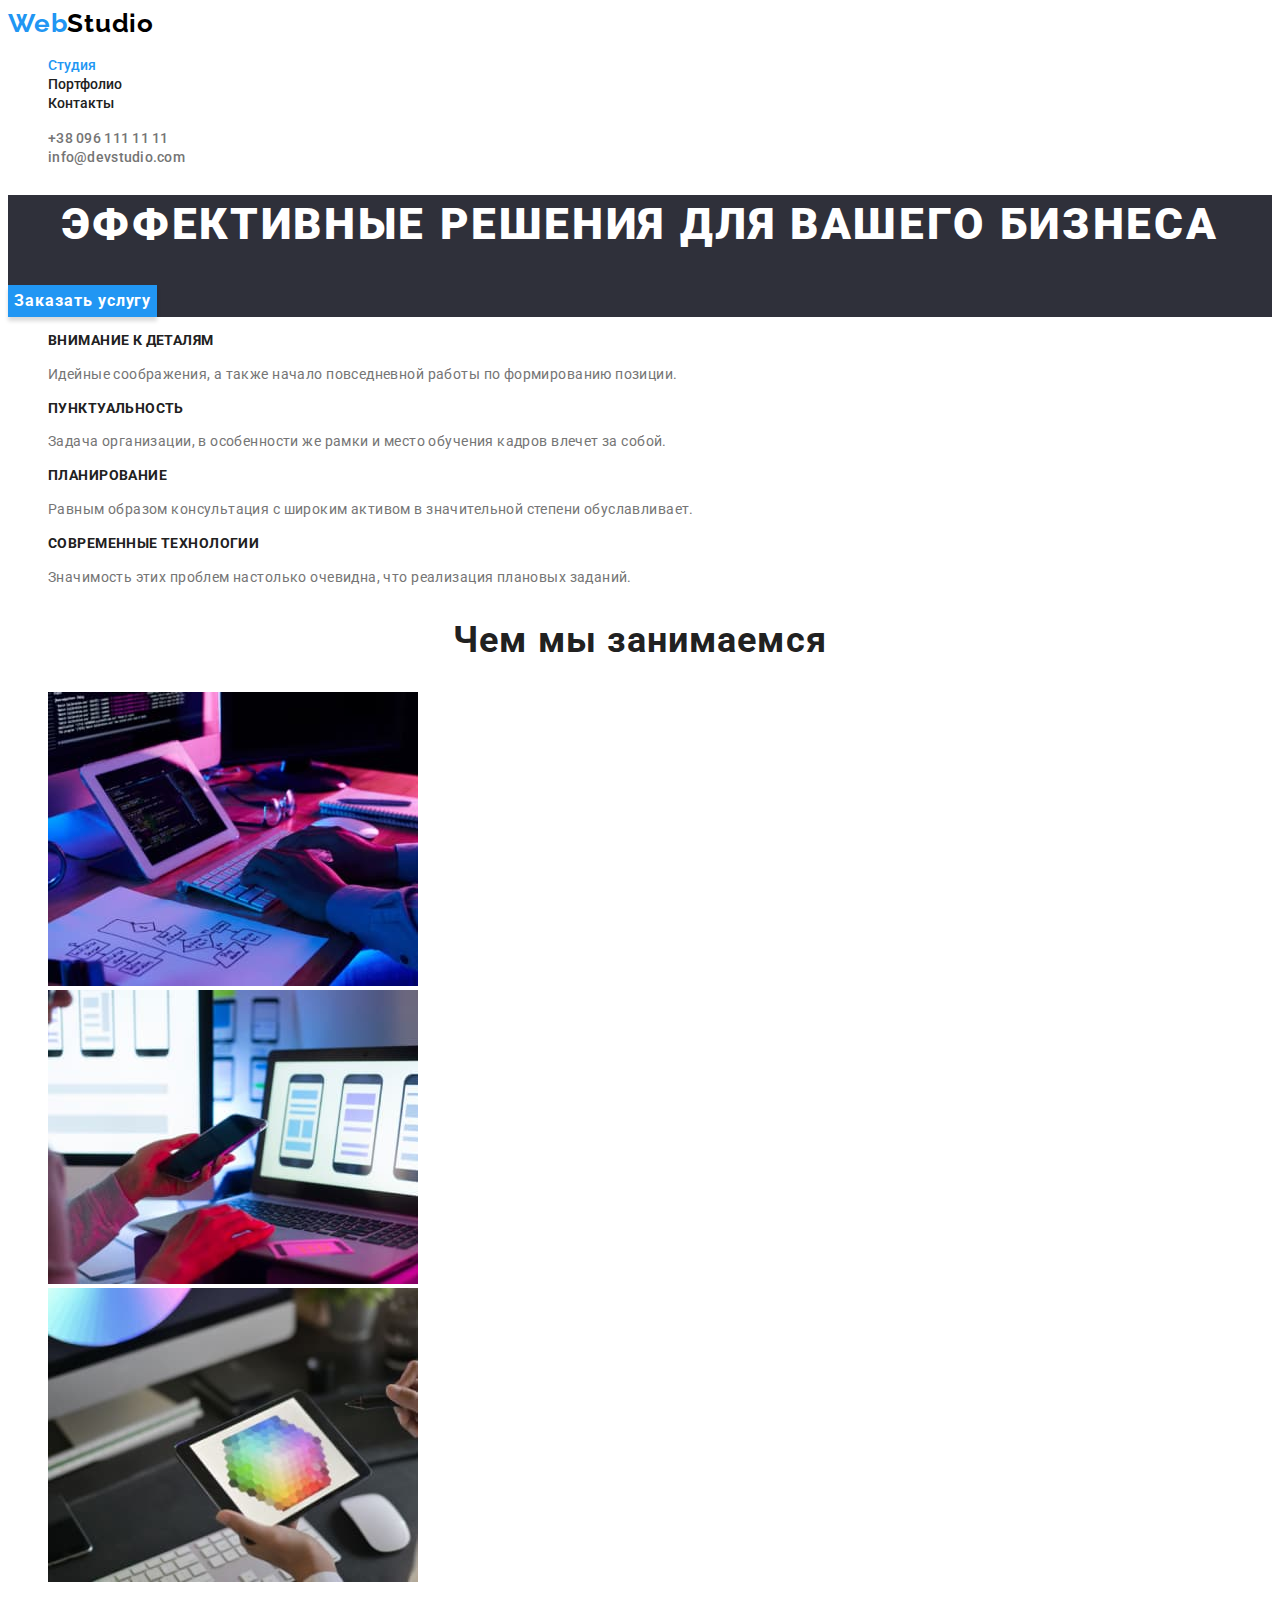
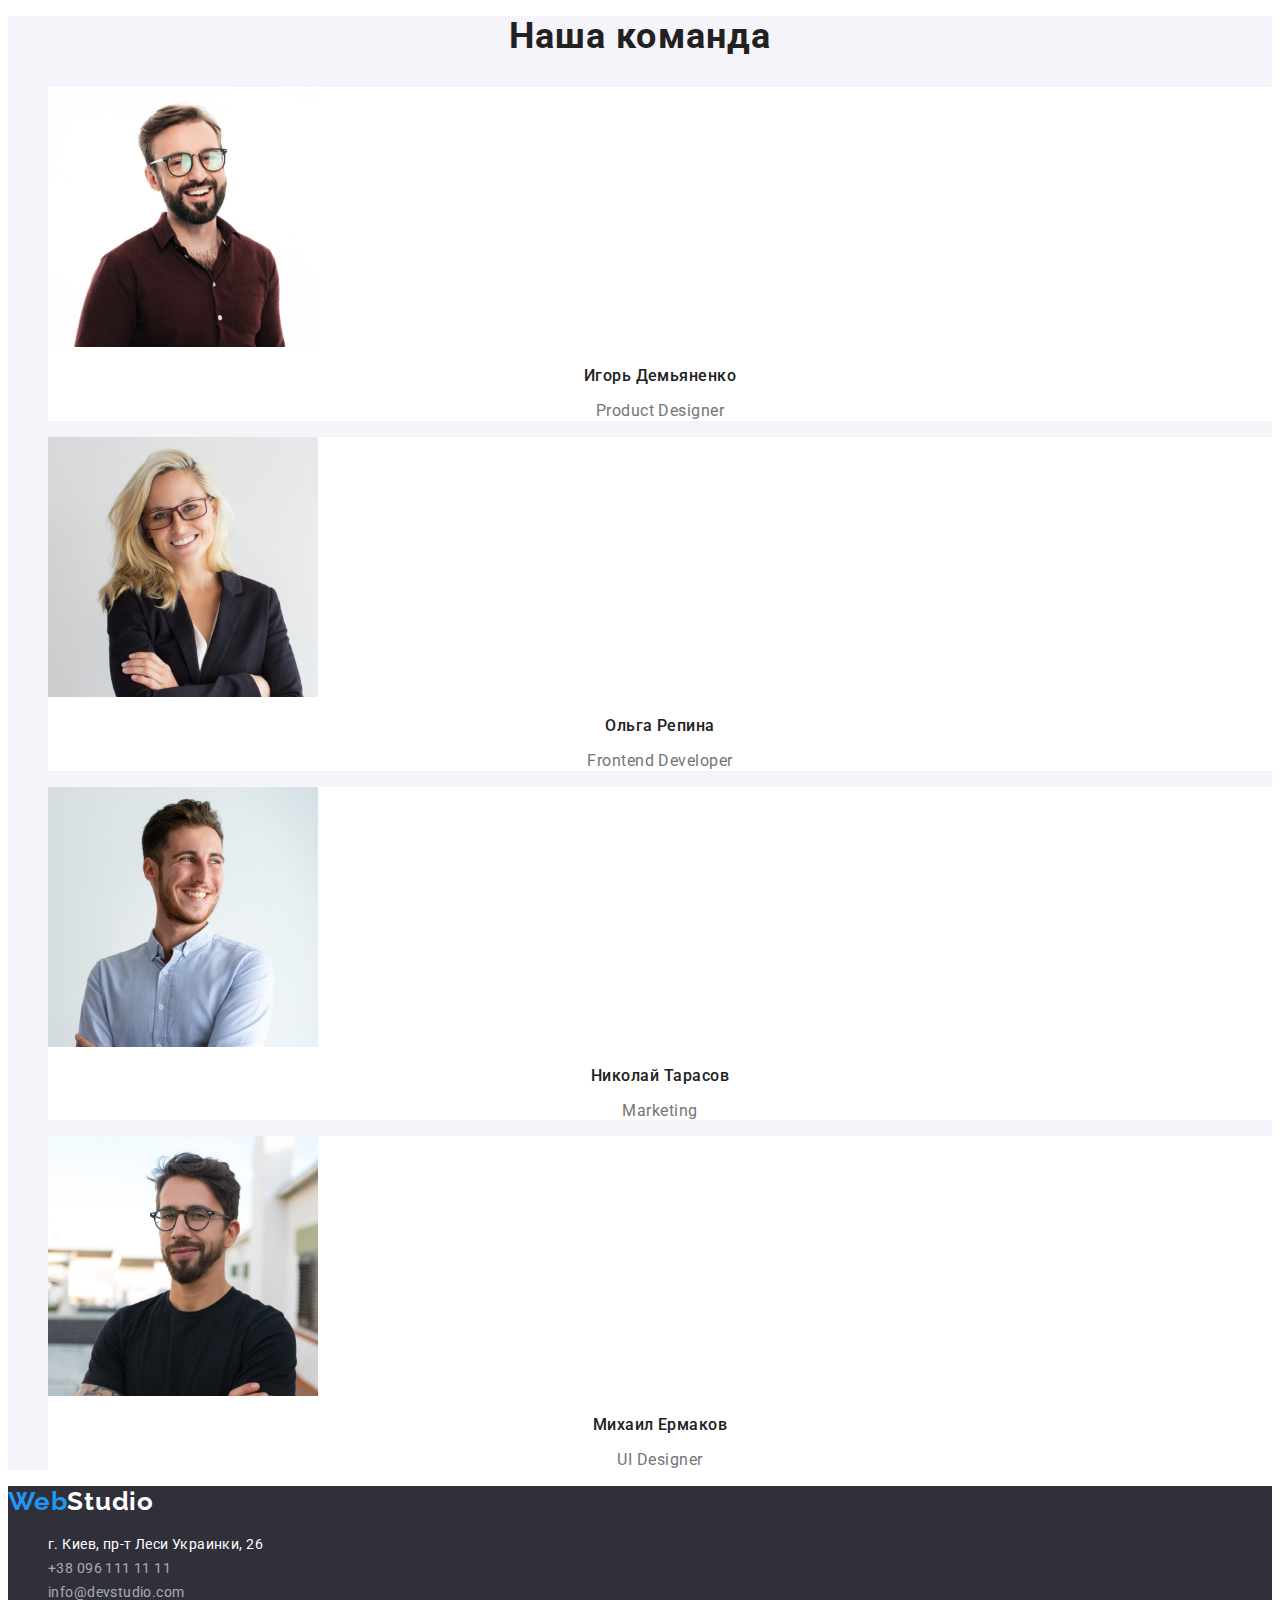
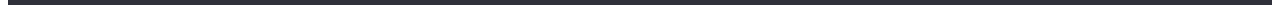
==== index.html @ de0d5127 "HW 2 copy" ====
<!DOCTYPE html>
<html lang="ru">
<head>
    <meta charset="UTF-8">
    <meta http-equiv="X-UA-Compatible" content="IE=edge">
    <meta name="viewport" content="width=device-width, initial-scale=1.0">
    <link rel="preconnect" href="https://fonts.googleapis.com">
    <link rel="preconnect" href="https://fonts.gstatic.com" crossorigin>
    <link href="https://fonts.googleapis.com/css2?family=Raleway:wght@700&family=Roboto:wght@400;500;700;900&display=swap"
        rel="stylesheet">
    <link rel="stylesheet" href="./css/styles.css" />
    <title>Студия</title>
</head>
<body class="background">
    <header>
        <nav>
        <a href="./index.html" class="studio-name">Web<span class="second-logo-color-header">Studio</span></a>
        <ul class="no-li-style">
            <li><a class="link current" href="./index.html">Студия</a></li>
            <li><a class="link" href="./portfolio.html">Портфолио</a></li>
            <li><a class="link" href="">Контакты</a></li>
        </ul>
        </nav>
        <ul class="no-li-style">
            <li><a class="header-contacts" href="tel:+380961111111">+38 096 111 11 11</a></li>
            <li><a class="header-contacts" href="mailto:info@devstudio.com">info@devstudio.com</a></li>
        </ul>
    </header>
    <main>
        <section class="hero-section">
            <h1 class="first-heading">Эффективные решения для вашего бизнеса</h1>
            <button class="hero-section-button" type="button">Заказать услугу</button>
        </section>
        <section>
            <h2 class="hidding-text">Особенности</h2>
            <ul class="no-li-style">
                <li>
                    <h3 class="peculiarities-heading">Внимание к деталям</h3>
                    <p class="peculiarities-text">Идейные соображения, а также начало повседневной работы по формированию позиции.</p>
                </li>
                <li>
                    <h3 class="peculiarities-heading">Пунктуальность</h3>
                    <p class="peculiarities-text">Задача организации, в особенности же рамки и место обучения кадров влечет за собой.</p>
                </li>
                <li>
                    <h3 class="peculiarities-heading">Планирование</h3>
                    <p class="peculiarities-text">Равным образом консультация с широким активом в значительной степени обуславливает.</p>
                </li>
                <li>
                    <h3 class="peculiarities-heading">Современные технологии</h3>
                    <p class="peculiarities-text">Значимость этих проблем настолько очевидна, что реализация плановых заданий.</p>
                </li>
            </ul>
        </section>
        <section>
            <h2 class="our-worcks-heading">Чем мы занимаемся</h2>
            <ul class="no-li-style">
                <li><img src="./images/box1_img.jpg" alt="человек набирает текст на клавиатуре сидя перед планшетом" width="370"></li>
                <li><img src="./images/box2_img.jpg" alt="человек сидит перед ноутбуком и смотрит в телефон" width="370"></li>
                <li><img src="./images/box3_img.jpg" alt="человек выбирает стилусом грандиент цветов на планшете" width="370">
                </li>
            </ul>
        </section>
        <section class="team-section">
            <h2 class="our-team-heading">Наша команда</h2>
            <ul class="no-li-style">
                <li class="team-member-cart">
                    <img src="./images/demyanenko.jpg" alt="фото сотрудника Игоря Демьяненка" width="270">
                    <h3 class="team-member-name">Игорь Демьяненко</h3>
                    <p lang="en" class="position">Product Designer</p>
                </li>
                <li class="team-member-cart">
                    <img src="./images/repina.jpg" alt="фото сотрудницы Ольги Репины" width="270">
                    <h3 class="team-member-name">Ольга Репина</h3>
                    <p lang="en" class="position">Frontend Developer</p>
                </li>
                <li class="team-member-cart">
                    <img src="./images/tarasov.jpg" alt="фото сотрудника Николая Тарасова" width="270">
                    <h3 class="team-member-name">Николай Тарасов</h3>
                    <p lang="en" class="position">Marketing</p>
                </li>
                <li class="team-member-cart">
                    <img src="./images/yermakov.jpg" alt="фото сотрудника Михаила Ермакова" width="270">
                    <h3 class="team-member-name">Михаил Ермаков</h3>
                    <p lang="en" class="position">UI Designer</p>
                </li>
            </ul>
        
        </section>
    </main>
    <footer class="footer-section">
        <a href="./index.html" class="studio-name">Web<span class="second-logo-color-footer">Studio</span></a>
            <address>
                <ul class="no-li-style">
                    <li class="studio-adress">г. Киев, пр-т Леси Украинки, 26</li>
                    <li><a class="footer-contacts" href="tel:+380961111111">+38 096 111 11 11</a></li>
                    <li><a class="footer-contacts" href="mailto:info@devstudio.com">info@devstudio.com</a></li>
                </ul>
            </address>
    </footer>
</body>
</html>
---- css/styles.css ----
:root {
  --studio-color: #2196f3;
  --second-studio-color: #212121;
  --third-studio-color: #757575;
  --main-background-color: #ffffff;
  --first-logo-color: #ffffff;
  --second-logo-color: #000000;
  --main-heading-color: #ffffff;
  --active-text-color: #ffffff;
  --second-background-color: #f5f4fa;
  --third-background-color: #2f303a;
  --footer-contacts-color: rgba(255, 255, 255, 0.6);
}

body {
  font-family: 'Roboto', sans-serif;
  background-color: var(--main-background-color);
  color: var(--third-studio-color);
}

.link.current {
  color: var(--studio-color);
}

.studio-name {
  font-family: Raleway, sans-serif;
  font-weight: bold;
  font-size: 26px;
  line-height: 1.19;
  text-decoration: none;
  letter-spacing: 0.03em;
  color: var(--studio-color);
}

.second-logo-color-footer {
  color: var(--first-logo-color);
}

.second-logo-color-header {
  color: var(--second-logo-color);
}

.link {
  font-weight: 500;
  font-size: 14px;
  line-height: 1.14;
  list-style-type: none;
  text-decoration: none;
  color: var(--second-studio-color);
}

.link:hover,
.link:focus {
  color: var(--studio-color);
}

.no-li-style {
  list-style-type: none;
}

.header-contacts {
  font-weight: 500;
  font-size: 14px;
  line-height: 1.14;
  letter-spacing: 0.02em;
  color: var(--third-studio-color);
  text-decoration: none;
}
.header-contacts:hover,
.header-contacts:focus {
  color: var(--studio-color);
}

.footer-contacts {
  font-style: normal;
  font-weight: normal;
  font-size: 14px;
  line-height: 1.7;
  letter-spacing: 0.03em;
  color: var(--footer-contacts-color);
  text-decoration: none;
}

.footer-contacts:hover,
.footer-contacts:focus {
  color: var(--studio-color);
}

.studio-adress {
  font-style: normal;
  font-weight: normal;
  font-size: 14px;
  line-height: 1.7;
  letter-spacing: 0.03em;
  color: var(--first-logo-color);
}

.footer-section,
.hero-section {
  background-color: var(--third-background-color);
}

.team-section {
  background-color: var(--second-background-color);
}

.first-heading {
  font-style: normal;
  font-weight: 900;
  font-size: 44px;
  line-height: 1.36;
  text-align: center;
  letter-spacing: 0.06em;
  text-transform: uppercase;
  color: var(--main-heading-color);
}

.peculiarities-heading {
  font-style: normal;
  font-weight: bold;
  font-size: 14px;
  line-height: 1.14;
  letter-spacing: 0.03em;
  text-transform: uppercase;
  color: var(--second-studio-color);
}

.team-member-name {
  font-style: normal;
  font-weight: 500;
  font-size: 16px;
  line-height: 1.18;
  text-align: center;
  letter-spacing: 0.03em;
  color: var(--second-studio-color);
}

.peculiarities-text {
  font-size: 14px;
  line-height: 1.71;
  letter-spacing: 0.03em;
}

.our-worcks-heading,
.our-team-heading {
  font-style: normal;
  font-weight: bold;
  font-size: 36px;
  line-height: 1.16;
  text-align: center;
  letter-spacing: 0.03em;
  color: var(--second-studio-color);
}

.position {
  font-weight: normal;
  font-size: 16px;
  line-height: 1.18;
  text-align: center;
  letter-spacing: 0.03em;
}

.hero-section-button {
  background: var(--studio-color);
  font-family: Roboto;
  box-shadow: 0px 4px 4px rgba(0, 0, 0, 0.15);
  font-style: normal;
  font-weight: bold;
  font-size: 16px;
  line-height: 1.87;
  display: flex;
  align-items: center;
  text-align: center;
  letter-spacing: 0.06em;
  color: var(--active-text-color);
  cursor: pointer;
  border: 0;
}

.portfolio-button {
  background: var(--second-background-color);
  font-family: Roboto;
  font-weight: 500;
  font-size: 16px;
  line-height: 1.62;
  text-align: center;
  letter-spacing: 0.03em;
  color: var(--second-studio-color);
  cursor: pointer;
  border: 0;
}

.portfolio-button:hover,
.portfolio-button:focus,
.portfolio-button:active {
  color: var(--active-text-color);
  background: var(--studio-color);
  box-shadow: 0px 3px 1px rgba(0, 0, 0, 0.1), 0px 1px 2px rgba(0, 0, 0, 0.08),
    0px 2px 2px rgba(0, 0, 0, 0.12);
}

.portfolio-name {
  font-weight: bold;
  font-size: 18px;
  line-height: 2;
  letter-spacing: 0.06em;
  color: var(--second-studio-color);
}

.portfolio-text {
  font-weight: normal;
  font-size: 16px;
  line-height: 1.87;
  letter-spacing: 0.03em;
  color: var(--third-studio-color);
}

.team-member-cart {
  background-color: var(--main-background-color);
}

.hidding-text {
  display: none;
}
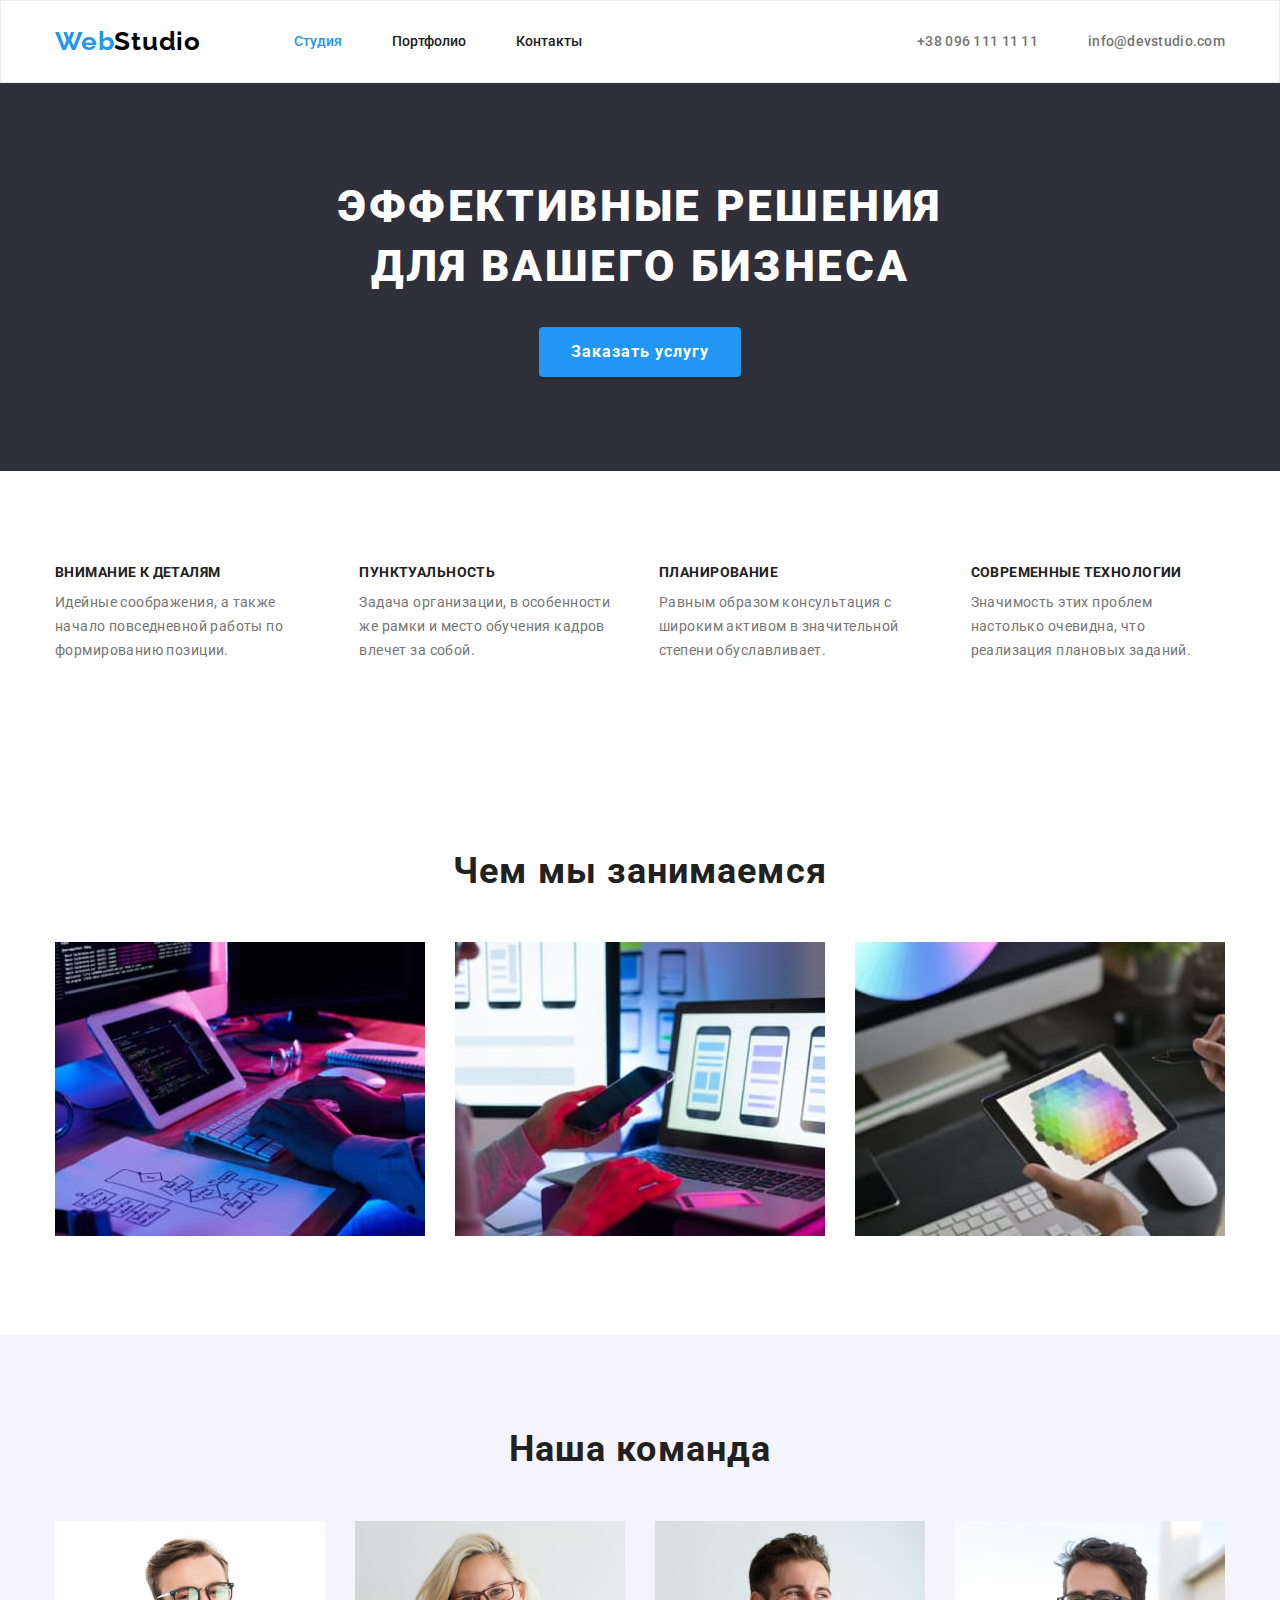
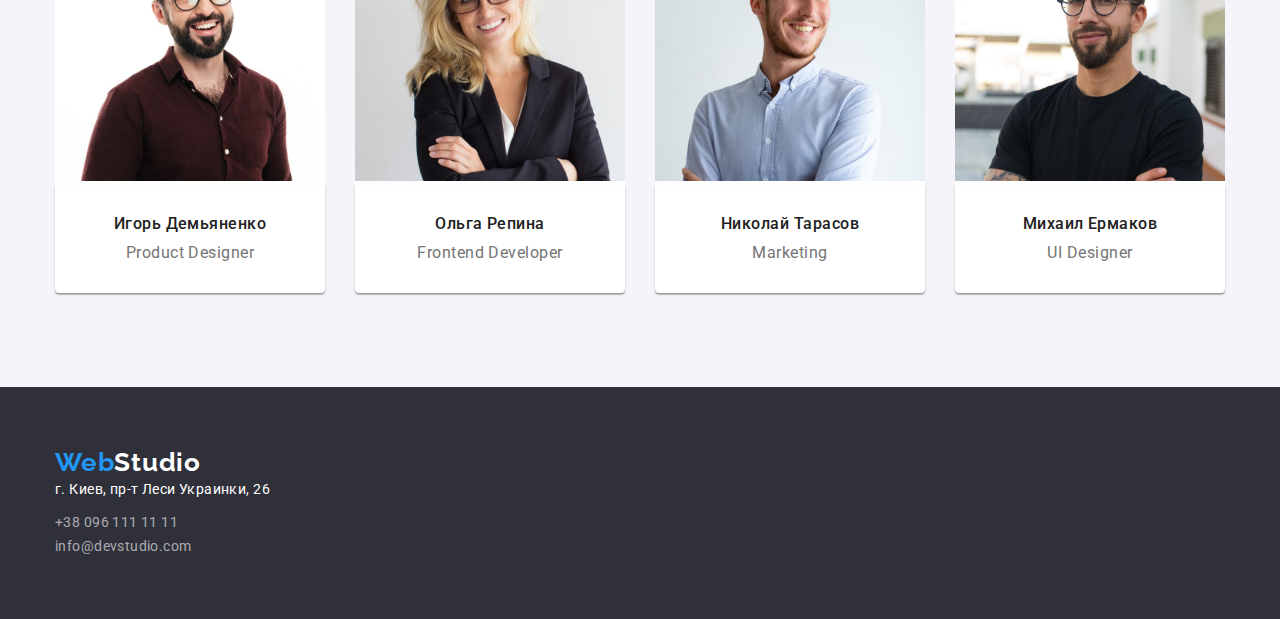
==== commit f20f58f5: "расставляет элементы по блокам" ====
--- a/index.html
+++ b/index.html
@@ -8,95 +8,111 @@
     <link rel="preconnect" href="https://fonts.gstatic.com" crossorigin>
     <link href="https://fonts.googleapis.com/css2?family=Raleway:wght@700&family=Roboto:wght@400;500;700;900&display=swap"
         rel="stylesheet">
+    <link rel="stylesheet" href="./css/modern-normalize.css" />
     <link rel="stylesheet" href="./css/styles.css" />
     <title>Студия</title>
 </head>
 <body class="background">
-    <header>
-        <nav>
-        <a href="./index.html" class="studio-name">Web<span class="second-logo-color-header">Studio</span></a>
-        <ul class="no-li-style">
-            <li><a class="link current" href="./index.html">Студия</a></li>
-            <li><a class="link" href="./portfolio.html">Портфолио</a></li>
-            <li><a class="link" href="">Контакты</a></li>
-        </ul>
-        </nav>
-        <ul class="no-li-style">
-            <li><a class="header-contacts" href="tel:+380961111111">+38 096 111 11 11</a></li>
-            <li><a class="header-contacts" href="mailto:info@devstudio.com">info@devstudio.com</a></li>
-        </ul>
+    <header class="header">
+        <div class="container header-container">
+            <nav class="nav-container">
+            <a href="./index.html" class="studio-name">Web<span class="second-logo-color-header">Studio</span></a>
+            <ul class="header-links-container">
+                <li class="header-links"><a class="link current" href="./index.html">Студия</a></li>
+                <li class="header-links"><a class="link" href="./portfolio.html">Портфолио</a></li>
+                <li class="header-links"><a class="link" href="">Контакты</a></li>
+            </ul>
+            </nav>
+            <ul class="header-contacts-container">
+                <li class="header-contacts-link"><a class="header-contacts" href="tel:+380961111111">+38 096 111 11 11</a></li>
+                <li class="header-contacts-link"><a class="header-contacts" href="mailto:info@devstudio.com">info@devstudio.com</a></li>
+            </ul>
+        </div>
     </header>
     <main>
-        <section class="hero-section">
-            <h1 class="first-heading">Эффективные решения для вашего бизнеса</h1>
-            <button class="hero-section-button" type="button">Заказать услугу</button>
+        <section class="hero-section section">
+            <div class="container">
+                <h1 class="first-heading">Эффективные решения для вашего бизнеса</h1>
+                <button class="hero-section-button" type="button">Заказать услугу</button>
+            </div>
         </section>
-        <section>
-            <h2 class="hidding-text">Особенности</h2>
-            <ul class="no-li-style">
-                <li>
-                    <h3 class="peculiarities-heading">Внимание к деталям</h3>
-                    <p class="peculiarities-text">Идейные соображения, а также начало повседневной работы по формированию позиции.</p>
-                </li>
-                <li>
-                    <h3 class="peculiarities-heading">Пунктуальность</h3>
-                    <p class="peculiarities-text">Задача организации, в особенности же рамки и место обучения кадров влечет за собой.</p>
-                </li>
-                <li>
-                    <h3 class="peculiarities-heading">Планирование</h3>
-                    <p class="peculiarities-text">Равным образом консультация с широким активом в значительной степени обуславливает.</p>
-                </li>
-                <li>
-                    <h3 class="peculiarities-heading">Современные технологии</h3>
-                    <p class="peculiarities-text">Значимость этих проблем настолько очевидна, что реализация плановых заданий.</p>
-                </li>
-            </ul>
+        <section class="section">
+            <div class="container">
+                <h2 class="hidding-text">Особенности</h2>
+                <ul class="peculiarities-list">
+                    <li class="peculiarities-container">
+                        <h3 class="peculiarities-heading">Внимание к деталям</h3>
+                        <p class="peculiarities-text">Идейные соображения, а также начало повседневной работы по формированию позиции.</p>
+                    </li>
+                    <li class="peculiarities-container">
+                        <h3 class="peculiarities-heading">Пунктуальность</h3>
+                        <p class="peculiarities-text">Задача организации, в особенности же рамки и место обучения кадров влечет за собой.</p>
+                    </li>
+                    <li class="peculiarities-container">
+                        <h3 class="peculiarities-heading">Планирование</h3>
+                        <p class="peculiarities-text">Равным образом консультация с широким активом в значительной степени обуславливает.</p>
+                    </li>
+                    <li class="peculiarities-container">
+                        <h3 class="peculiarities-heading">Современные технологии</h3>
+                        <p class="peculiarities-text">Значимость этих проблем настолько очевидна, что реализация плановых заданий.</p>
+                    </li>
+                </ul>
+            </div>
         </section>
-        <section>
-            <h2 class="our-worcks-heading">Чем мы занимаемся</h2>
-            <ul class="no-li-style">
-                <li><img src="./images/box1_img.jpg" alt="человек набирает текст на клавиатуре сидя перед планшетом" width="370"></li>
-                <li><img src="./images/box2_img.jpg" alt="человек сидит перед ноутбуком и смотрит в телефон" width="370"></li>
-                <li><img src="./images/box3_img.jpg" alt="человек выбирает стилусом грандиент цветов на планшете" width="370">
-                </li>
-            </ul>
+        <section class="section">
+            <div class="container">
+                <h2 class="our-worcks-heading">Чем мы занимаемся</h2>
+                <ul class="our-worcks-list">
+                    <li class="our-worcks-container"><img src="./images/box1_img.jpg" alt="человек набирает текст на клавиатуре сидя перед планшетом" width="370"></li>
+                    <li class="our-worcks-container"><img src="./images/box2_img.jpg" alt="человек сидит перед ноутбуком и смотрит в телефон" width="370"></li>
+                    <li class="our-worcks-container"><img src="./images/box3_img.jpg" alt="человек выбирает стилусом грандиент цветов на планшете" width="370">
+                    </li>
+                </ul>
+            </div>
         </section>
-        <section class="team-section">
-            <h2 class="our-team-heading">Наша команда</h2>
-            <ul class="no-li-style">
-                <li class="team-member-cart">
-                    <img src="./images/demyanenko.jpg" alt="фото сотрудника Игоря Демьяненка" width="270">
-                    <h3 class="team-member-name">Игорь Демьяненко</h3>
-                    <p lang="en" class="position">Product Designer</p>
-                </li>
-                <li class="team-member-cart">
-                    <img src="./images/repina.jpg" alt="фото сотрудницы Ольги Репины" width="270">
-                    <h3 class="team-member-name">Ольга Репина</h3>
-                    <p lang="en" class="position">Frontend Developer</p>
-                </li>
-                <li class="team-member-cart">
-                    <img src="./images/tarasov.jpg" alt="фото сотрудника Николая Тарасова" width="270">
-                    <h3 class="team-member-name">Николай Тарасов</h3>
-                    <p lang="en" class="position">Marketing</p>
-                </li>
-                <li class="team-member-cart">
-                    <img src="./images/yermakov.jpg" alt="фото сотрудника Михаила Ермакова" width="270">
-                    <h3 class="team-member-name">Михаил Ермаков</h3>
-                    <p lang="en" class="position">UI Designer</p>
-                </li>
-            </ul>
-        
+        <section class="team-section section">
+            <div class="container">
+                <h2 class="our-team-heading">Наша команда</h2>
+                <ul class="our-team-list">
+                    <li class="team-member-cart">
+                        <img src="./images/demyanenko.jpg" alt="фото сотрудника Игоря Демьяненка" width="270">
+                        <div class="team-member-cart-bottom"> <h3 class="team-member-name">Игорь Демьяненко</h3>
+                        <p lang="en" class="position">Product Designer</p>
+                        </div>
+                    </li>
+                    <li class="team-member-cart">
+                        <img src="./images/repina.jpg" alt="фото сотрудницы Ольги Репины" width="270">
+                        <div class="team-member-cart-bottom"><h3 class="team-member-name">Ольга Репина</h3>
+                        <p lang="en" class="position">Frontend Developer</p>
+                        </div>
+                    </li>
+                    <li class="team-member-cart">
+                        <img src="./images/tarasov.jpg" alt="фото сотрудника Николая Тарасова" width="270">
+                        <div class="team-member-cart-bottom"><h3 class="team-member-name">Николай Тарасов</h3>
+                        <p lang="en" class="position">Marketing</p>
+                        </div>
+                    </li>
+                    <li class="team-member-cart">
+                        <img src="./images/yermakov.jpg" alt="фото сотрудника Михаила Ермакова" width="270">
+                        <div class="team-member-cart-bottom"><h3 class="team-member-name">Михаил Ермаков</h3>
+                        <p lang="en" class="position">UI Designer</p>
+                        </div>
+                    </li>
+                </ul>
+            </div>
         </section>
     </main>
     <footer class="footer-section">
-        <a href="./index.html" class="studio-name">Web<span class="second-logo-color-footer">Studio</span></a>
-            <address>
-                <ul class="no-li-style">
-                    <li class="studio-adress">г. Киев, пр-т Леси Украинки, 26</li>
-                    <li><a class="footer-contacts" href="tel:+380961111111">+38 096 111 11 11</a></li>
-                    <li><a class="footer-contacts" href="mailto:info@devstudio.com">info@devstudio.com</a></li>
-                </ul>
-            </address>
+        <div class="container">
+            <a href="./index.html" class="footer-studio-name">Web<span class="second-logo-color-footer">Studio</span></a>
+                <address>
+                    <ul class="no-li-style">
+                        <li class="studio-adress">г. Киев, пр-т Леси Украинки, 26</li>
+                        <li><a class="footer-contacts" href="tel:+380961111111">+38 096 111 11 11</a></li>
+                        <li><a class="footer-contacts" href="mailto:info@devstudio.com">info@devstudio.com</a></li>
+                    </ul>
+                </address>
+            </div>
     </footer>
 </body>
 </html>--- a/css/styles.css
+++ b/css/styles.css
@@ -10,6 +10,22 @@
   --second-background-color: #f5f4fa;
   --third-background-color: #2f303a;
   --footer-contacts-color: rgba(255, 255, 255, 0.6);
+  --border-color: #ececec;
+}
+
+h1,
+h2,
+h3,
+h4,
+h5,
+h6,
+p {
+  margin: 0;
+}
+
+ul {
+  margin: 0;
+  padding: 0;
 }
 
 body {
@@ -17,45 +33,20 @@
   background-color: var(--main-background-color);
   color: var(--third-studio-color);
 }
-
-.link.current {
-  color: var(--studio-color);
-}
-
-.studio-name {
-  font-family: Raleway, sans-serif;
-  font-weight: bold;
-  font-size: 26px;
-  line-height: 1.19;
-  text-decoration: none;
-  letter-spacing: 0.03em;
-  color: var(--studio-color);
-}
-
-.second-logo-color-footer {
-  color: var(--first-logo-color);
+/* HEADER */
+
+.container {
+  width: 1200px;
+  padding: 0 15px;
+  margin: 0 auto;
+}
+
+.header {
+  border: 1px solid var(--border-color);
 }
 
 .second-logo-color-header {
   color: var(--second-logo-color);
-}
-
-.link {
-  font-weight: 500;
-  font-size: 14px;
-  line-height: 1.14;
-  list-style-type: none;
-  text-decoration: none;
-  color: var(--second-studio-color);
-}
-
-.link:hover,
-.link:focus {
-  color: var(--studio-color);
-}
-
-.no-li-style {
-  list-style-type: none;
 }
 
 .header-contacts {
@@ -71,38 +62,79 @@
   color: var(--studio-color);
 }
 
-.footer-contacts {
-  font-style: normal;
-  font-weight: normal;
-  font-size: 14px;
-  line-height: 1.7;
-  letter-spacing: 0.03em;
-  color: var(--footer-contacts-color);
+.header-container {
+  display: flex;
+  align-items: center;
+  justify-content: space-between;
+  padding-top: 25px;
+  padding-bottom: 25px;
+}
+
+.nav-container {
+  display: flex;
+  align-items: center;
+}
+
+.header-links-container {
+  list-style-type: none;
+  display: flex;
+}
+
+.header-contacts-container {
+  list-style-type: none;
+  display: flex;
+}
+
+.link.current {
+  color: var(--studio-color);
+}
+
+.header-links {
+  margin-right: 50px;
+}
+
+.header-links:last-child {
+  margin-right: 0px;
+}
+
+.header-contacts-link {
+  margin-left: 50px;
+}
+
+.header-contacts-link:first-child {
+  margin-left: 0px;
+}
+
+.studio-name {
+  font-family: Raleway, sans-serif;
+  font-weight: bold;
+  font-size: 26px;
+  line-height: 1.19;
   text-decoration: none;
-}
-
-.footer-contacts:hover,
-.footer-contacts:focus {
-  color: var(--studio-color);
-}
-
-.studio-adress {
-  font-style: normal;
-  font-weight: normal;
-  font-size: 14px;
-  line-height: 1.7;
-  letter-spacing: 0.03em;
+  letter-spacing: 0.03em;
+  color: var(--studio-color);
+  margin-right: 93px;
+}
+
+.second-logo-color-footer {
   color: var(--first-logo-color);
 }
 
-.footer-section,
-.hero-section {
-  background-color: var(--third-background-color);
-}
-
-.team-section {
-  background-color: var(--second-background-color);
-}
+.link {
+  font-weight: 500;
+  font-size: 14px;
+  line-height: 1.14;
+  list-style-type: none;
+  text-decoration: none;
+  color: var(--second-studio-color);
+}
+
+.link:hover,
+.link:focus {
+  color: var(--studio-color);
+}
+
+/* HERO */
 
 .first-heading {
   font-style: normal;
@@ -113,6 +145,44 @@
   letter-spacing: 0.06em;
   text-transform: uppercase;
   color: var(--main-heading-color);
+  width: 696px;
+  min-height: 120px;
+  margin: 0px auto 30px auto;
+}
+
+.hero-section-button {
+  background: var(--studio-color);
+  font-family: Roboto;
+  box-shadow: 0px 4px 4px rgba(0, 0, 0, 0.15);
+  font-style: normal;
+  font-weight: bold;
+  font-size: 16px;
+  line-height: 1.87;
+  display: flex;
+  align-items: center;
+  text-align: center;
+  letter-spacing: 0.06em;
+  color: var(--active-text-color);
+  cursor: pointer;
+  border: 0;
+  border-radius: 4px;
+  margin: 0 auto;
+  padding: 10px 32px;
+  min-height: 200;
+  height: 50;
+}
+
+.hero-section {
+  display: flex;
+  background-color: var(--third-background-color);
+  padding-bottom: 200px;
+  padding-top: 200px;
+}
+
+/* PRECULIARITIES */
+
+.hidding-text {
+  display: none;
 }
 
 .peculiarities-heading {
@@ -123,6 +193,78 @@
   letter-spacing: 0.03em;
   text-transform: uppercase;
   color: var(--second-studio-color);
+  margin-bottom: 10px;
+}
+
+.peculiarities-text {
+  font-size: 14px;
+  line-height: 1.71;
+  letter-spacing: 0.03em;
+}
+
+.peculiarities-container {
+  margin-right: 30px;
+}
+
+.peculiarities-container:last-child {
+  margin-right: 0;
+  width: 270;
+  height: 75px;
+}
+
+.peculiarities-list {
+  list-style-type: none;
+  display: flex;
+  justify-content: space-between;
+}
+
+/* OUR WORCKS */
+
+.our-worcks-heading {
+  font-style: normal;
+  font-weight: bold;
+  font-size: 36px;
+  line-height: 1.16;
+  text-align: center;
+  letter-spacing: 0.03em;
+  color: var(--second-studio-color);
+  margin-bottom: 50px;
+}
+
+.our-worcks-list {
+  list-style-type: none;
+  display: flex;
+  justify-content: space-between;
+}
+
+.our-worcks-container {
+  margin-right: 30px;
+}
+
+.our-worcks-container:last-child {
+  margin-right: 0px;
+}
+
+/* OUR TEAM */
+.team-section {
+  background-color: var(--second-background-color);
+}
+
+.our-team-heading {
+  font-style: normal;
+  font-weight: bold;
+  font-size: 36px;
+  line-height: 1.16;
+  text-align: center;
+  letter-spacing: 0.03em;
+  color: var(--second-studio-color);
+  margin-bottom: 50px;
+}
+
+.our-team-list {
+  list-style-type: none;
+  display: flex;
+  text-align: center;
 }
 
 .team-member-name {
@@ -130,51 +272,80 @@
   font-weight: 500;
   font-size: 16px;
   line-height: 1.18;
-  text-align: center;
-  letter-spacing: 0.03em;
-  color: var(--second-studio-color);
-}
-
-.peculiarities-text {
-  font-size: 14px;
-  line-height: 1.71;
-  letter-spacing: 0.03em;
-}
-
-.our-worcks-heading,
-.our-team-heading {
-  font-style: normal;
-  font-weight: bold;
-  font-size: 36px;
-  line-height: 1.16;
-  text-align: center;
-  letter-spacing: 0.03em;
-  color: var(--second-studio-color);
+  letter-spacing: 0.03em;
+  color: var(--second-studio-color);
+  margin-bottom: 10px;
 }
 
 .position {
   font-weight: normal;
   font-size: 16px;
   line-height: 1.18;
-  text-align: center;
-  letter-spacing: 0.03em;
-}
-
-.hero-section-button {
-  background: var(--studio-color);
-  font-family: Roboto;
-  box-shadow: 0px 4px 4px rgba(0, 0, 0, 0.15);
-  font-style: normal;
-  font-weight: bold;
-  font-size: 16px;
-  line-height: 1.87;
-  display: flex;
-  align-items: center;
-  text-align: center;
-  letter-spacing: 0.06em;
-  color: var(--active-text-color);
-  cursor: pointer;
-  border: 0;
+  letter-spacing: 0.03em;
+}
+
+.team-member-cart {
+  background-color: var(--main-background-color);
+  margin-right: 30px;
+}
+
+.team-member-cart:last-child {
+  margin-right: 0px;
+}
+
+.team-member-cart-bottom {
+  box-shadow: 0px 1px 3px rgba(0, 0, 0, 0.12), 0px 1px 1px rgba(0, 0, 0, 0.14),
+    0px 2px 1px rgba(0, 0, 0, 0.2);
+  border-radius: 0px 0px 4px 4px;
+  padding: 30px 0;
+}
+
+/* FOOTER */
+.footer-studio-name {
+  font-family: Raleway, sans-serif;
+  font-weight: bold;
+  font-size: 26px;
+  line-height: 1.19;
+  text-decoration: none;
+  letter-spacing: 0.03em;
+  color: var(--studio-color);
+  margin-right: 93px;
+  margin-bottom: 20px;
+}
+
+.studio-adress {
+  font-style: normal;
+  font-weight: normal;
+  font-size: 14px;
+  line-height: 1.7;
+  letter-spacing: 0.03em;
+  color: var(--first-logo-color);
+  margin-bottom: 10px;
+}
+
+.footer-contacts {
+  font-style: normal;
+  font-weight: normal;
+  font-size: 14px;
+  line-height: 1.7;
+  letter-spacing: 0.03em;
+  color: var(--footer-contacts-color);
+  text-decoration: none;
+  margin-bottom: 8px;
+}
+
+.footer-contacts:last-child {
+  margin-bottom: 0;
+}
+
+.footer-contacts:hover,
+.footer-contacts:focus {
+  color: var(--studio-color);
+}
+
+.footer-section {
+  background-color: var(--third-background-color);
+  padding: 60px 0 60px 0;
 }
 
 .portfolio-button {
@@ -188,6 +359,10 @@
   color: var(--second-studio-color);
   cursor: pointer;
   border: 0;
+  border-radius: 4px;
+  padding: 6px 22px;
+  height: 38px;
+  min-width: 73px;
 }
 
 .portfolio-button:hover,
@@ -215,10 +390,11 @@
   color: var(--third-studio-color);
 }
 
-.team-member-cart {
-  background-color: var(--main-background-color);
-}
-
-.hidding-text {
-  display: none;
-}
+.section {
+  padding-bottom: 94px;
+  padding-top: 94px;
+}
+
+.no-li-style {
+  list-style-type: none;
+}
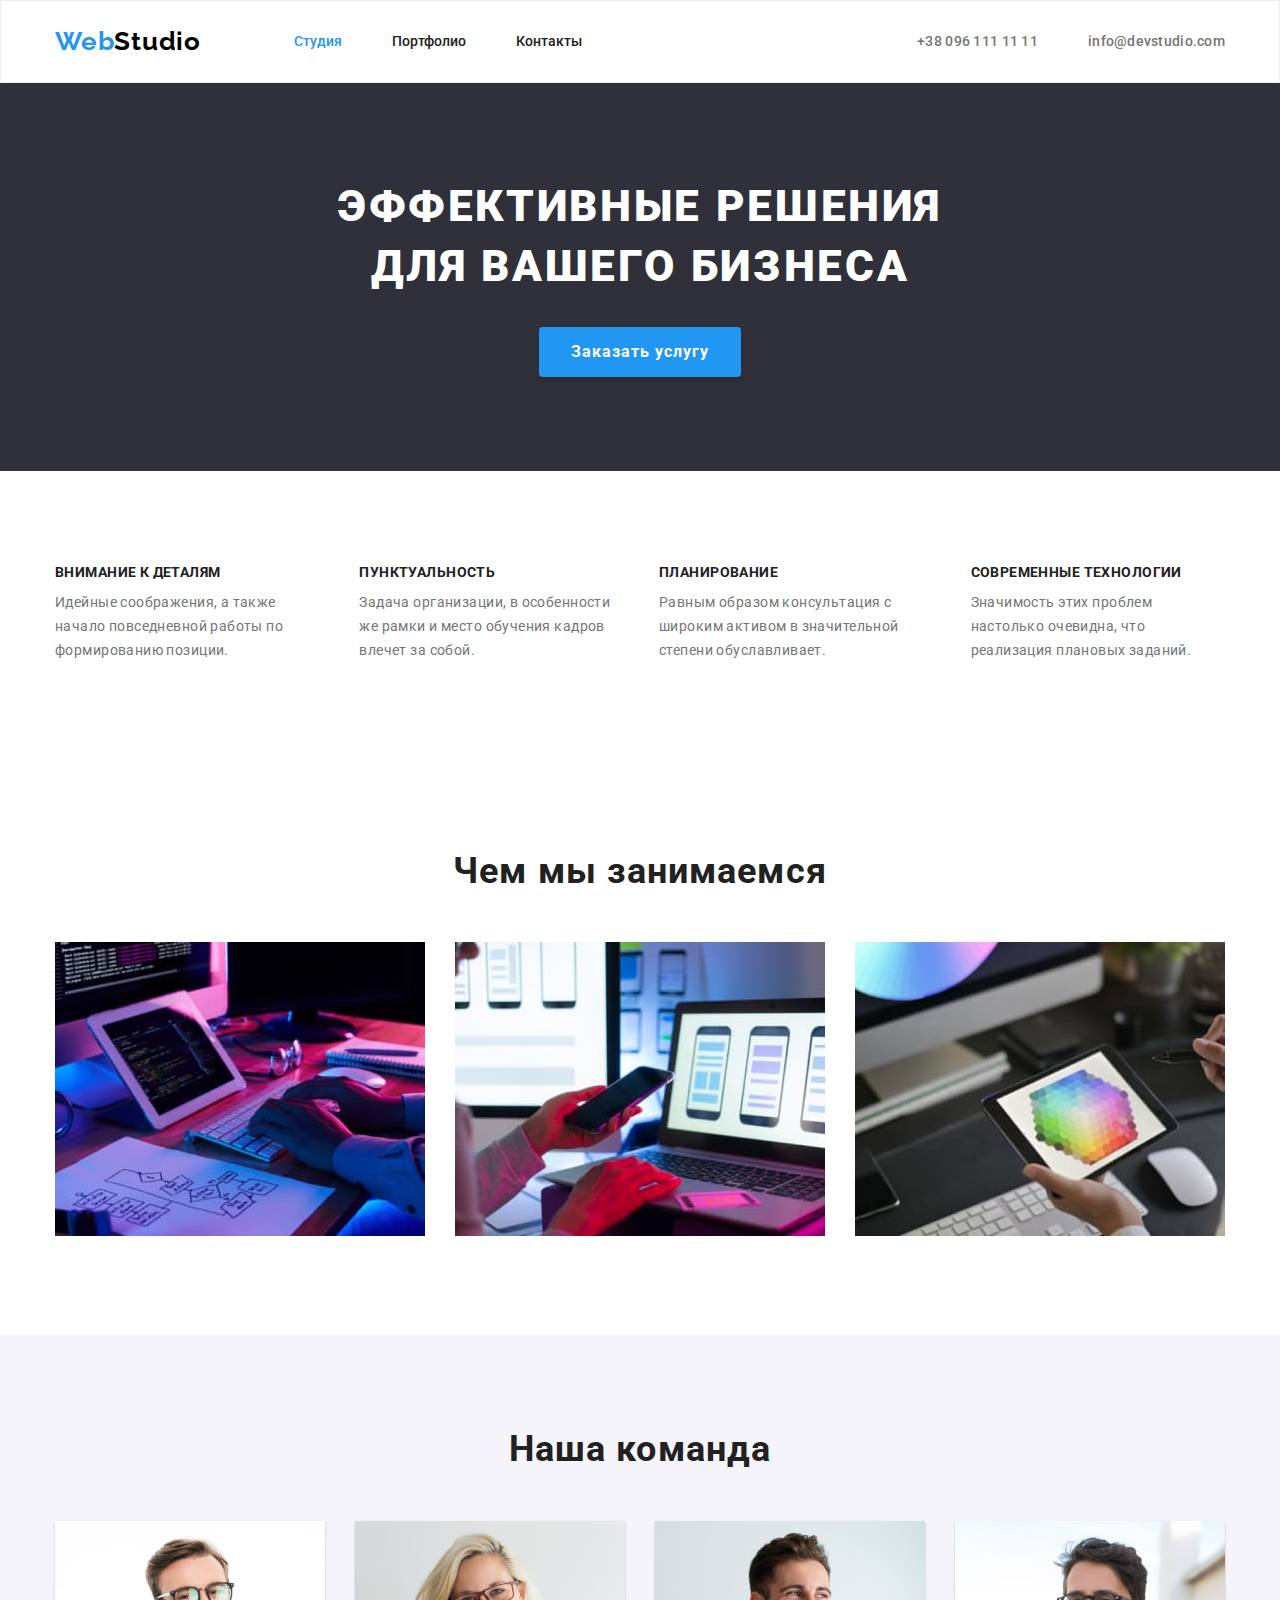
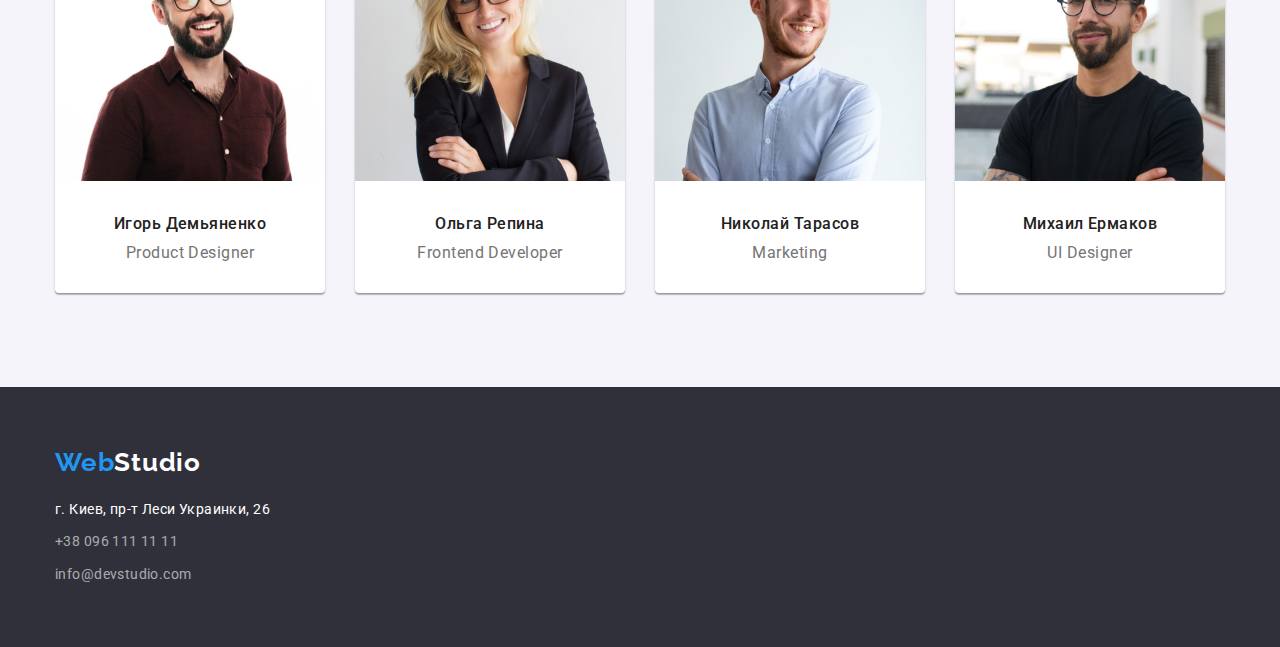
==== commit 02f55866: "расставляет элементы по блокам (портфолио)" ====
--- a/index.html
+++ b/index.html
@@ -76,27 +76,23 @@
                 <ul class="our-team-list">
                     <li class="team-member-cart">
                         <img src="./images/demyanenko.jpg" alt="фото сотрудника Игоря Демьяненка" width="270">
-                        <div class="team-member-cart-bottom"> <h3 class="team-member-name">Игорь Демьяненко</h3>
+                        <h3 class="team-member-name">Игорь Демьяненко</h3>
                         <p lang="en" class="position">Product Designer</p>
-                        </div>
                     </li>
                     <li class="team-member-cart">
                         <img src="./images/repina.jpg" alt="фото сотрудницы Ольги Репины" width="270">
-                        <div class="team-member-cart-bottom"><h3 class="team-member-name">Ольга Репина</h3>
+                        <h3 class="team-member-name">Ольга Репина</h3>
                         <p lang="en" class="position">Frontend Developer</p>
-                        </div>
                     </li>
                     <li class="team-member-cart">
                         <img src="./images/tarasov.jpg" alt="фото сотрудника Николая Тарасова" width="270">
-                        <div class="team-member-cart-bottom"><h3 class="team-member-name">Николай Тарасов</h3>
+                        <h3 class="team-member-name">Николай Тарасов</h3>
                         <p lang="en" class="position">Marketing</p>
-                        </div>
                     </li>
                     <li class="team-member-cart">
                         <img src="./images/yermakov.jpg" alt="фото сотрудника Михаила Ермакова" width="270">
-                        <div class="team-member-cart-bottom"><h3 class="team-member-name">Михаил Ермаков</h3>
+                        <h3 class="team-member-name">Михаил Ермаков</h3>
                         <p lang="en" class="position">UI Designer</p>
-                        </div>
                     </li>
                 </ul>
             </div>
@@ -106,10 +102,10 @@
         <div class="container">
             <a href="./index.html" class="footer-studio-name">Web<span class="second-logo-color-footer">Studio</span></a>
                 <address>
-                    <ul class="no-li-style">
+                    <ul class="footer-list">
                         <li class="studio-adress">г. Киев, пр-т Леси Украинки, 26</li>
-                        <li><a class="footer-contacts" href="tel:+380961111111">+38 096 111 11 11</a></li>
-                        <li><a class="footer-contacts" href="mailto:info@devstudio.com">info@devstudio.com</a></li>
+                        <li class="footer-contacts"><a class="footer-contacts-link" href="tel:+380961111111">+38 096 111 11 11</a></li>
+                        <li class="footer-contacts"><a class="footer-contacts-link" href="mailto:info@devstudio.com">info@devstudio.com</a></li>
                     </ul>
                 </address>
             </div>
--- a/css/styles.css
+++ b/css/styles.css
@@ -11,6 +11,7 @@
   --third-background-color: #2f303a;
   --footer-contacts-color: rgba(255, 255, 255, 0.6);
   --border-color: #ececec;
+  --portfolio-border-color: #eeeeee;
 }
 
 h1,
@@ -275,6 +276,7 @@
   letter-spacing: 0.03em;
   color: var(--second-studio-color);
   margin-bottom: 10px;
+  margin-top: 30px;
 }
 
 .position {
@@ -287,17 +289,14 @@
 .team-member-cart {
   background-color: var(--main-background-color);
   margin-right: 30px;
-}
-
-.team-member-cart:last-child {
-  margin-right: 0px;
-}
-
-.team-member-cart-bottom {
   box-shadow: 0px 1px 3px rgba(0, 0, 0, 0.12), 0px 1px 1px rgba(0, 0, 0, 0.14),
     0px 2px 1px rgba(0, 0, 0, 0.2);
   border-radius: 0px 0px 4px 4px;
-  padding: 30px 0;
+  padding-bottom: 30px;
+}
+
+.team-member-cart:last-child {
+  margin-right: 0px;
 }
 
 /* FOOTER */
@@ -309,8 +308,6 @@
   text-decoration: none;
   letter-spacing: 0.03em;
   color: var(--studio-color);
-  margin-right: 93px;
-  margin-bottom: 20px;
 }
 
 .studio-adress {
@@ -320,10 +317,11 @@
   line-height: 1.7;
   letter-spacing: 0.03em;
   color: var(--first-logo-color);
-  margin-bottom: 10px;
-}
-
-.footer-contacts {
+  margin-top: 20px;
+  margin-bottom: 9px;
+}
+
+.footer-contacts-link {
   font-style: normal;
   font-weight: normal;
   font-size: 14px;
@@ -334,18 +332,34 @@
   margin-bottom: 8px;
 }
 
+.footer-contacts {
+  margin-bottom: 9px;
+}
+
 .footer-contacts:last-child {
   margin-bottom: 0;
 }
 
-.footer-contacts:hover,
-.footer-contacts:focus {
+.footer-contacts-link:hover,
+.footer-contacts-link:focus {
   color: var(--studio-color);
 }
 
 .footer-section {
   background-color: var(--third-background-color);
   padding: 60px 0 60px 0;
+}
+
+.footer-list {
+  list-style-type: none;
+}
+
+/* PORTFOLIO */
+
+.portfolio-button-container {
+  list-style-type: none;
+  display: flex;
+  justify-content: center;
 }
 
 .portfolio-button {
@@ -363,6 +377,15 @@
   padding: 6px 22px;
   height: 38px;
   min-width: 73px;
+}
+
+.portfolio-filter {
+  margin-right: 8px;
+  margin-bottom: 50px;
+}
+
+.portfolio-filter:last-child {
+  margin-right: 0px;
 }
 
 .portfolio-button:hover,
@@ -374,27 +397,50 @@
     0px 2px 2px rgba(0, 0, 0, 0.12);
 }
 
-.portfolio-name {
+.section {
+  padding-bottom: 94px;
+  padding-top: 94px;
+}
+
+/* PORTFOLIO-PROJECT */
+.project-list {
+  list-style-type: none;
+  display: flex;
+  flex-wrap: wrap;
+}
+
+.project {
+  margin-right: 30px;
+  margin-bottom: 30px;
+}
+
+.project:nth-child(3n) {
+  margin-right: 0;
+}
+
+.project:nth-last-child(-n + 3) {
+  margin-bottom: 0;
+}
+
+.project-cart-bottom {
+  border: 1px solid var(--portfolio-border-color);
+  border-top: 0;
+  padding: 20px 24px;
+}
+
+.project-name {
   font-weight: bold;
   font-size: 18px;
   line-height: 2;
   letter-spacing: 0.06em;
   color: var(--second-studio-color);
-}
-
-.portfolio-text {
+  margin-bottom: 4px;
+}
+
+.project-text {
   font-weight: normal;
   font-size: 16px;
   line-height: 1.87;
   letter-spacing: 0.03em;
   color: var(--third-studio-color);
 }
-
-.section {
-  padding-bottom: 94px;
-  padding-top: 94px;
-}
-
-.no-li-style {
-  list-style-type: none;
-}
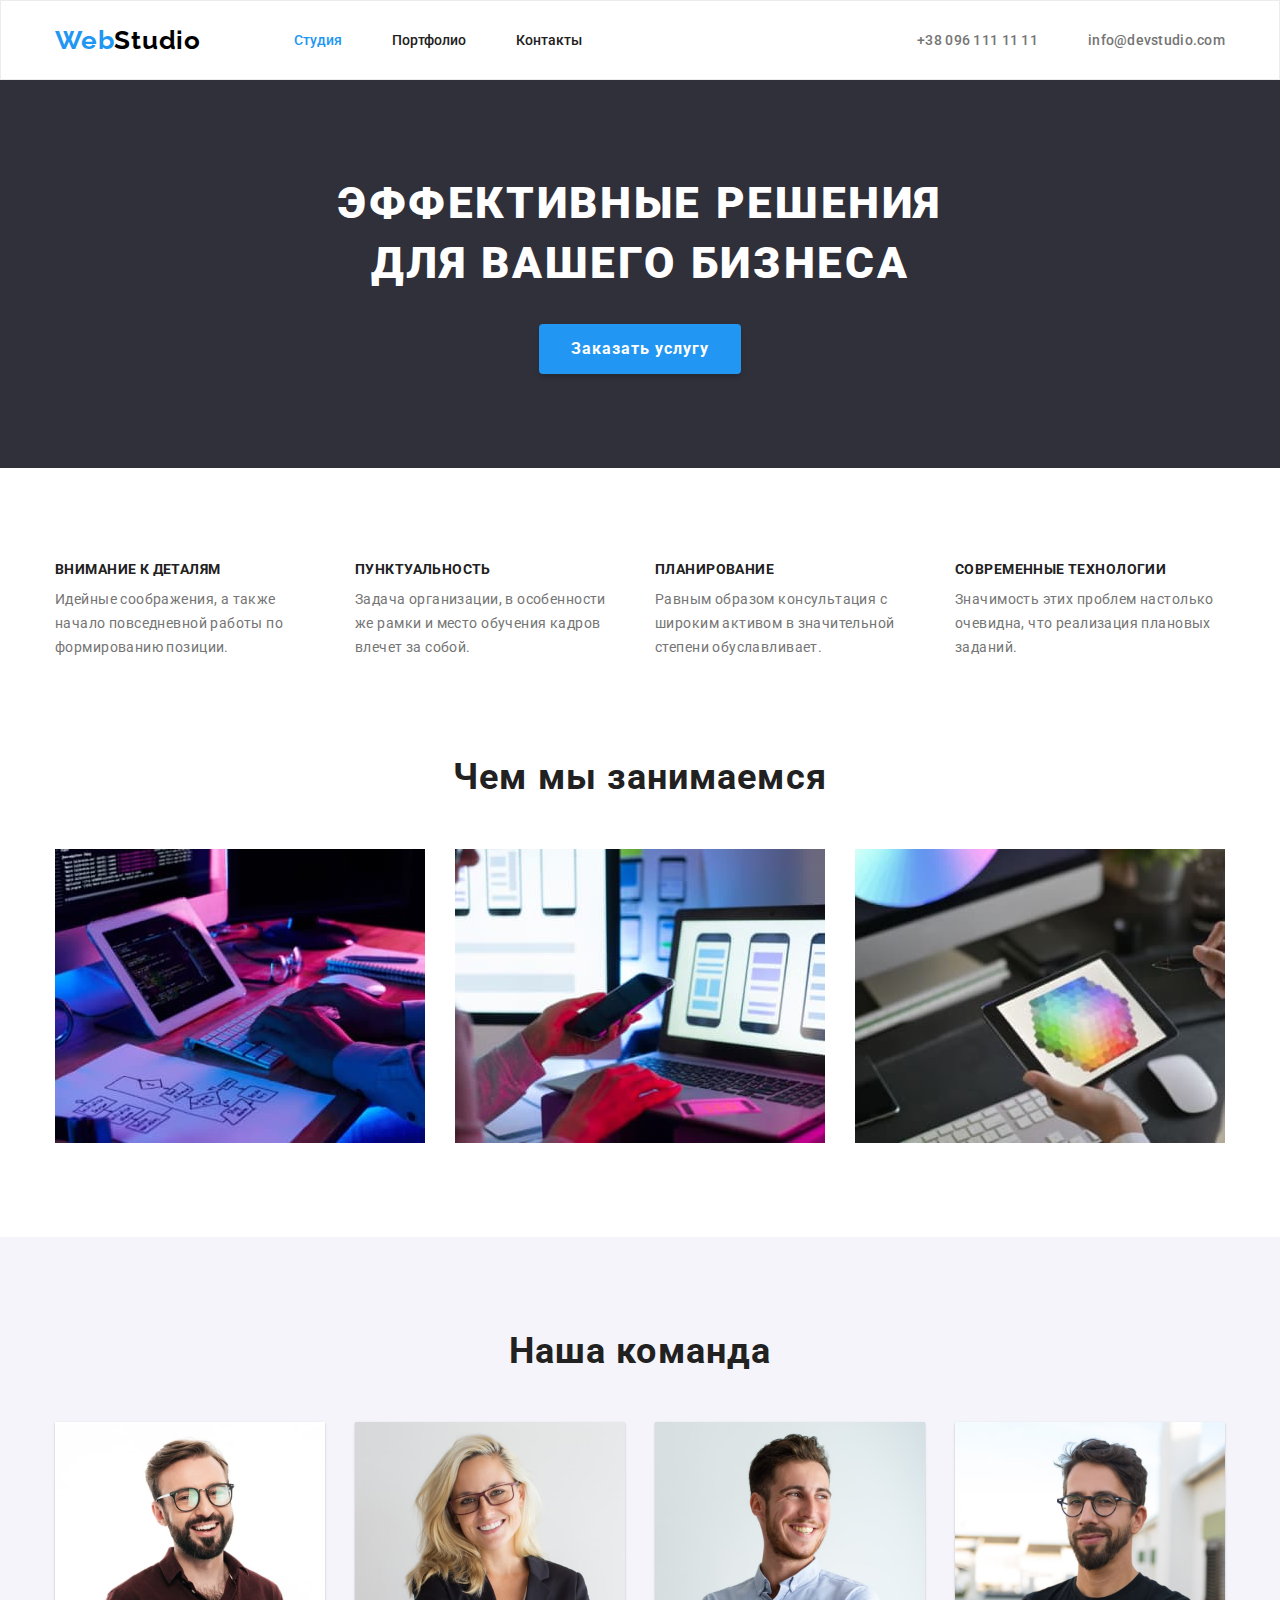
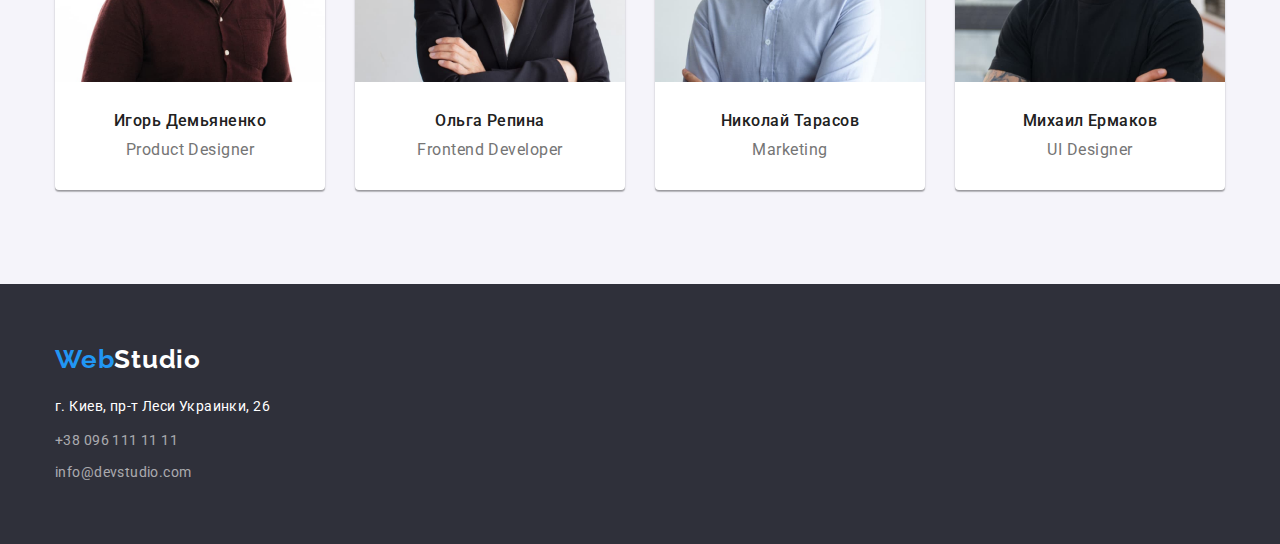
==== commit 8910ffb8: "Исправляет отступы" ====
--- a/index.html
+++ b/index.html
@@ -76,23 +76,31 @@
                 <ul class="our-team-list">
                     <li class="team-member-cart">
                         <img src="./images/demyanenko.jpg" alt="фото сотрудника Игоря Демьяненка" width="270">
-                        <h3 class="team-member-name">Игорь Демьяненко</h3>
-                        <p lang="en" class="position">Product Designer</p>
+                        <div class="team-member-text">
+                            <h3 class="team-member-name">Игорь Демьяненко</h3>
+                            <p lang="en" class="position">Product Designer</p>
+                        </div>
                     </li>
                     <li class="team-member-cart">
                         <img src="./images/repina.jpg" alt="фото сотрудницы Ольги Репины" width="270">
-                        <h3 class="team-member-name">Ольга Репина</h3>
-                        <p lang="en" class="position">Frontend Developer</p>
+                        <div class="team-member-text">
+                            <h3 class="team-member-name">Ольга Репина</h3>
+                            <p lang="en" class="position">Frontend Developer</p>
+                        </div>
                     </li>
                     <li class="team-member-cart">
                         <img src="./images/tarasov.jpg" alt="фото сотрудника Николая Тарасова" width="270">
-                        <h3 class="team-member-name">Николай Тарасов</h3>
-                        <p lang="en" class="position">Marketing</p>
+                        <div class="team-member-text">
+                            <h3 class="team-member-name">Николай Тарасов</h3>
+                            <p lang="en" class="position">Marketing</p>
+                        </div>
                     </li>
                     <li class="team-member-cart">
                         <img src="./images/yermakov.jpg" alt="фото сотрудника Михаила Ермакова" width="270">
-                        <h3 class="team-member-name">Михаил Ермаков</h3>
-                        <p lang="en" class="position">UI Designer</p>
+                        <div class="team-member-text">
+                            <h3 class="team-member-name">Михаил Ермаков</h3>
+                            <p lang="en" class="position">UI Designer</p>
+                        </div>
                     </li>
                 </ul>
             </div>
@@ -100,7 +108,9 @@
     </main>
     <footer class="footer-section">
         <div class="container">
-            <a href="./index.html" class="footer-studio-name">Web<span class="second-logo-color-footer">Studio</span></a>
+            <div class="footer-studio-name-block">
+                <a href="./index.html" class="footer-studio-name">Web<span class="second-logo-color-footer">Studio</span></a>
+            </div>
                 <address>
                     <ul class="footer-list">
                         <li class="studio-adress">г. Киев, пр-т Леси Украинки, 26</li>
--- a/css/styles.css
+++ b/css/styles.css
@@ -44,6 +44,7 @@
 
 .header {
   border: 1px solid var(--border-color);
+  height: 80px;
 }
 
 .second-logo-color-header {
@@ -57,6 +58,8 @@
   letter-spacing: 0.02em;
   color: var(--third-studio-color);
   text-decoration: none;
+  padding-bottom: 32px;
+  padding-top: 32px;
 }
 .header-contacts:hover,
 .header-contacts:focus {
@@ -67,8 +70,6 @@
   display: flex;
   align-items: center;
   justify-content: space-between;
-  padding-top: 25px;
-  padding-bottom: 25px;
 }
 
 .nav-container {
@@ -115,6 +116,8 @@
   letter-spacing: 0.03em;
   color: var(--studio-color);
   margin-right: 93px;
+  padding-bottom: 24px;
+  padding-top: 24px;
 }
 
 .second-logo-color-footer {
@@ -128,6 +131,8 @@
   list-style-type: none;
   text-decoration: none;
   color: var(--second-studio-color);
+  padding-bottom: 32px;
+  padding-top: 32px;
 }
 
 .link:hover,
@@ -195,28 +200,28 @@
   text-transform: uppercase;
   color: var(--second-studio-color);
   margin-bottom: 10px;
+  height: 16px;
 }
 
 .peculiarities-text {
   font-size: 14px;
   line-height: 1.71;
   letter-spacing: 0.03em;
+  height: 75px;
 }
 
 .peculiarities-container {
   margin-right: 30px;
+  width: 270px;
 }
 
 .peculiarities-container:last-child {
   margin-right: 0;
-  width: 270;
-  height: 75px;
 }
 
 .peculiarities-list {
   list-style-type: none;
   display: flex;
-  justify-content: space-between;
 }
 
 /* OUR WORCKS */
@@ -276,7 +281,10 @@
   letter-spacing: 0.03em;
   color: var(--second-studio-color);
   margin-bottom: 10px;
-  margin-top: 30px;
+}
+
+.team-member-text {
+  padding: 30px 0;
 }
 
 .position {
@@ -292,7 +300,6 @@
   box-shadow: 0px 1px 3px rgba(0, 0, 0, 0.12), 0px 1px 1px rgba(0, 0, 0, 0.14),
     0px 2px 1px rgba(0, 0, 0, 0.2);
   border-radius: 0px 0px 4px 4px;
-  padding-bottom: 30px;
 }
 
 .team-member-cart:last-child {
@@ -310,6 +317,10 @@
   color: var(--studio-color);
 }
 
+.footer-studio-name-block {
+  margin-bottom: 20px;
+}
+
 .studio-adress {
   font-style: normal;
   font-weight: normal;
@@ -317,8 +328,7 @@
   line-height: 1.7;
   letter-spacing: 0.03em;
   color: var(--first-logo-color);
-  margin-top: 20px;
-  margin-bottom: 9px;
+  margin-bottom: 10px;
 }
 
 .footer-contacts-link {
@@ -329,11 +339,10 @@
   letter-spacing: 0.03em;
   color: var(--footer-contacts-color);
   text-decoration: none;
+}
+
+.footer-contacts {
   margin-bottom: 8px;
-}
-
-.footer-contacts {
-  margin-bottom: 9px;
 }
 
 .footer-contacts:last-child {
@@ -360,6 +369,7 @@
   list-style-type: none;
   display: flex;
   justify-content: center;
+  margin-bottom: 50px;
 }
 
 .portfolio-button {
@@ -381,7 +391,6 @@
 
 .portfolio-filter {
   margin-right: 8px;
-  margin-bottom: 50px;
 }
 
 .portfolio-filter:last-child {
@@ -396,10 +405,20 @@
   box-shadow: 0px 3px 1px rgba(0, 0, 0, 0.1), 0px 1px 2px rgba(0, 0, 0, 0.08),
     0px 2px 2px rgba(0, 0, 0, 0.12);
 }
+.portfolio-button.current {
+  color: var(--active-text-color);
+  background: var(--studio-color);
+  box-shadow: 0px 3px 1px rgba(0, 0, 0, 0.1), 0px 1px 2px rgba(0, 0, 0, 0.08),
+    0px 2px 2px rgba(0, 0, 0, 0.12);
+}
 
 .section {
   padding-bottom: 94px;
   padding-top: 94px;
+}
+
+.section:nth-child(0n + 3) {
+  padding-top: 0;
 }
 
 /* PORTFOLIO-PROJECT */
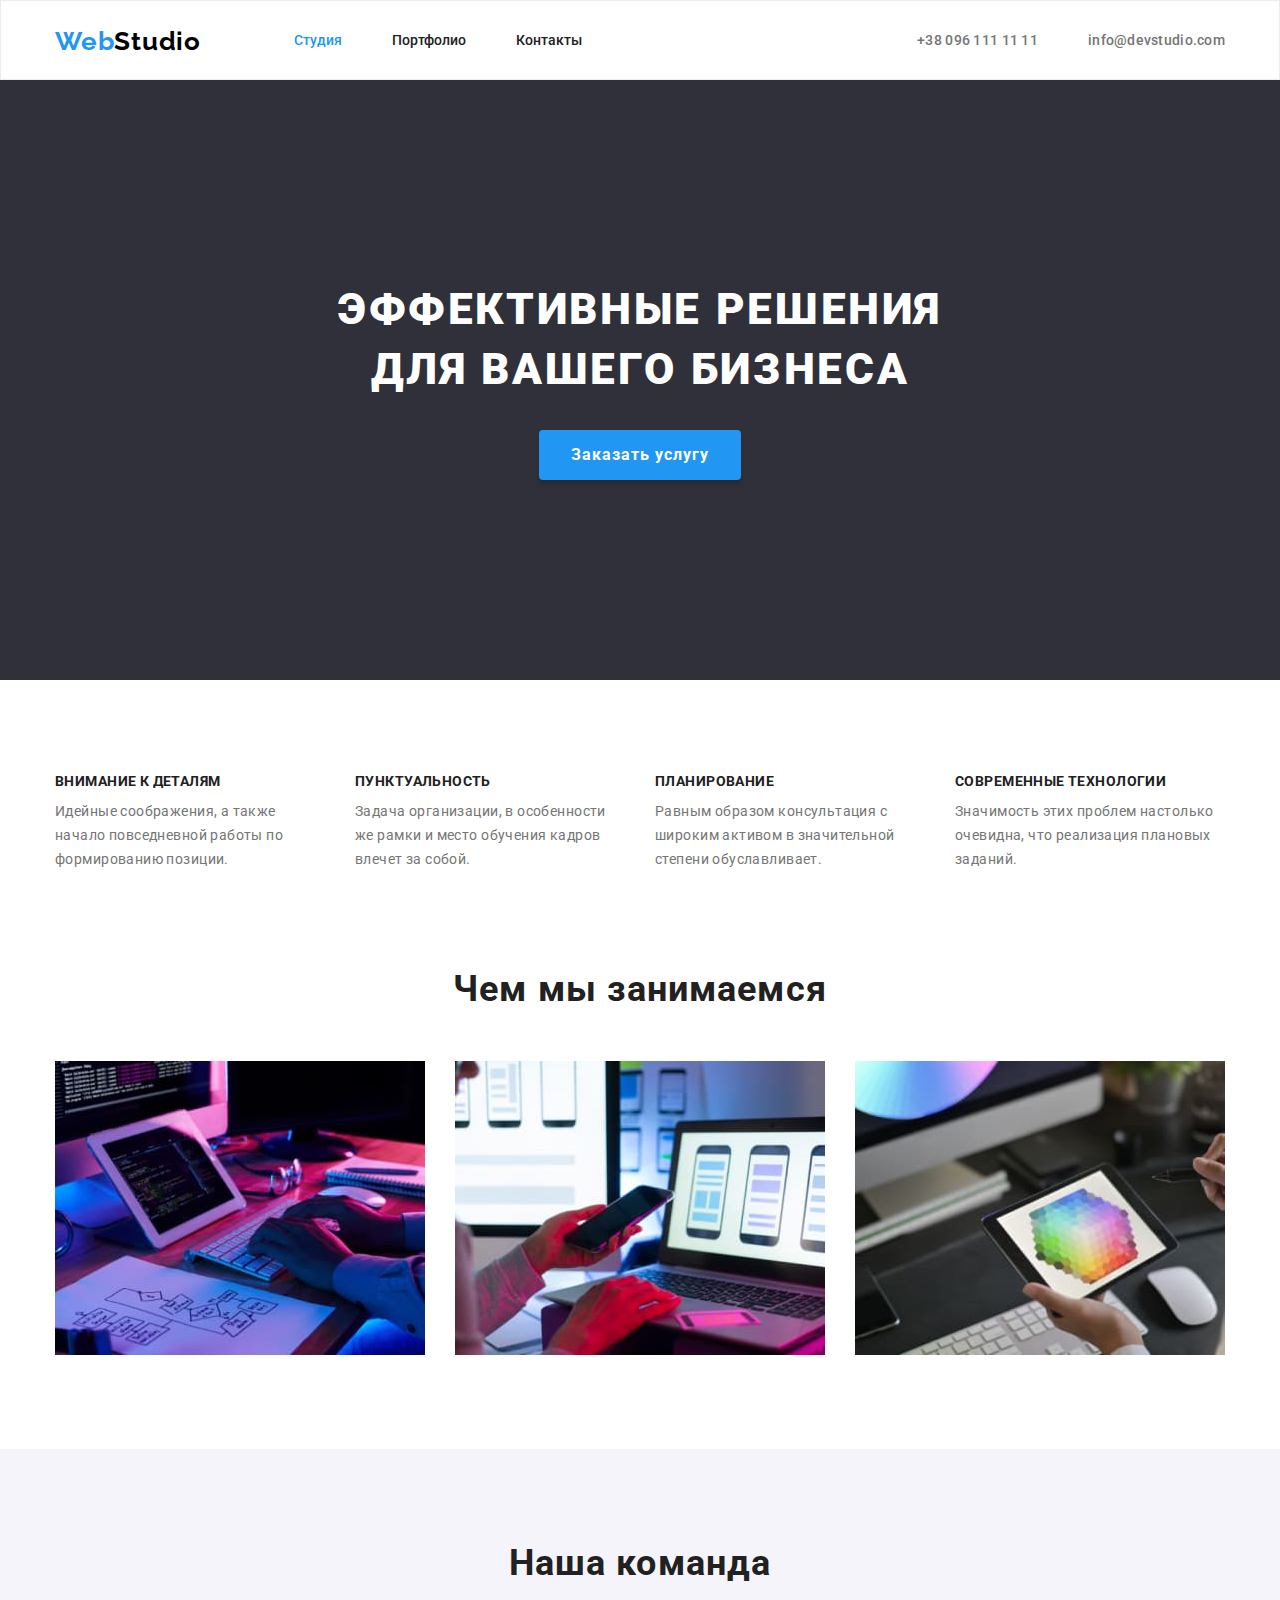
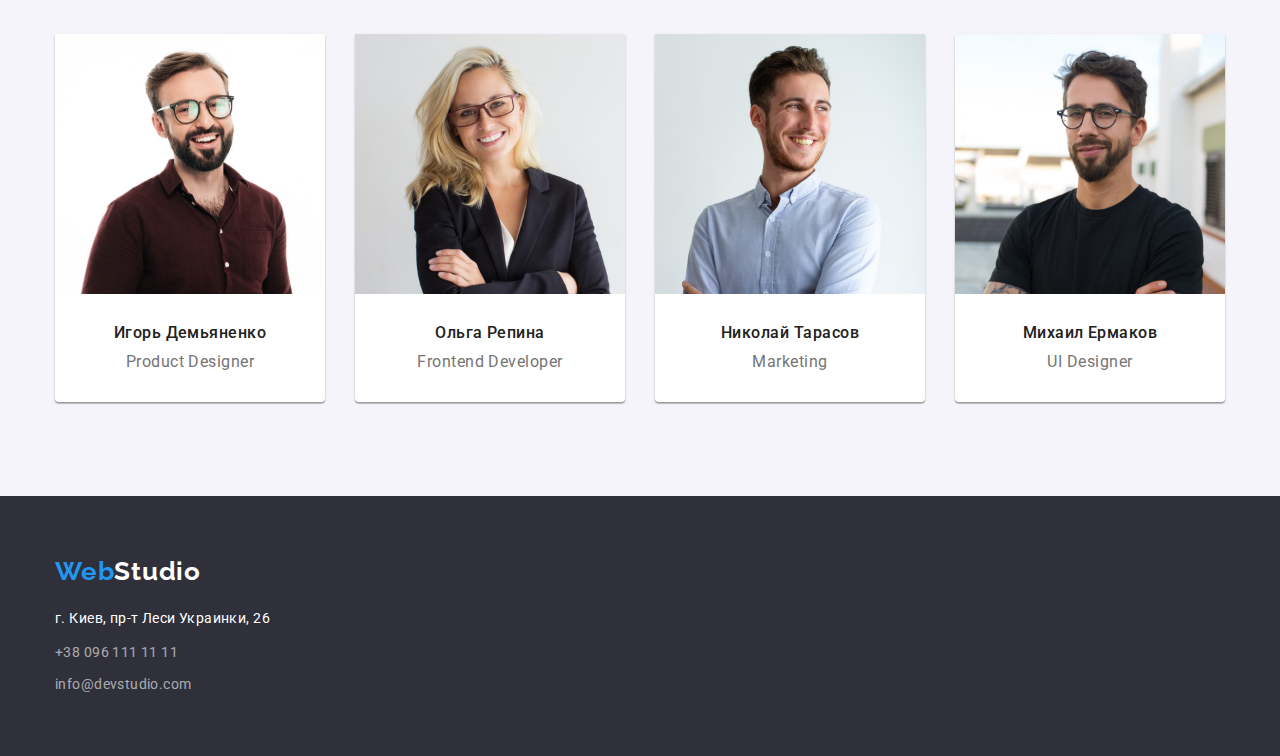
==== commit 863f7b11: "Добавляет флексы в хедер и лого в футере + паддинги в героик" ====
--- a/index.html
+++ b/index.html
@@ -30,7 +30,7 @@
         </div>
     </header>
     <main>
-        <section class="hero-section section">
+        <section class="hero-section">
             <div class="container">
                 <h1 class="first-heading">Эффективные решения для вашего бизнеса</h1>
                 <button class="hero-section-button" type="button">Заказать услугу</button>
@@ -108,10 +108,8 @@
     </main>
     <footer class="footer-section">
         <div class="container">
-            <div class="footer-studio-name-block">
-                <a href="./index.html" class="footer-studio-name">Web<span class="second-logo-color-footer">Studio</span></a>
-            </div>
-                <address>
+                    <a href="./index.html" class="footer-studio-name">Web<span class="second-logo-color-footer">Studio</span></a>
+                    <address>
                     <ul class="footer-list">
                         <li class="studio-adress">г. Киев, пр-т Леси Украинки, 26</li>
                         <li class="footer-contacts"><a class="footer-contacts-link" href="tel:+380961111111">+38 096 111 11 11</a></li>
--- a/css/styles.css
+++ b/css/styles.css
@@ -60,6 +60,7 @@
   text-decoration: none;
   padding-bottom: 32px;
   padding-top: 32px;
+  display: flex;
 }
 .header-contacts:hover,
 .header-contacts:focus {
@@ -133,6 +134,7 @@
   color: var(--second-studio-color);
   padding-bottom: 32px;
   padding-top: 32px;
+  display: flex;
 }
 
 .link:hover,
@@ -315,9 +317,7 @@
   text-decoration: none;
   letter-spacing: 0.03em;
   color: var(--studio-color);
-}
-
-.footer-studio-name-block {
+  display: flex;
   margin-bottom: 20px;
 }
 
